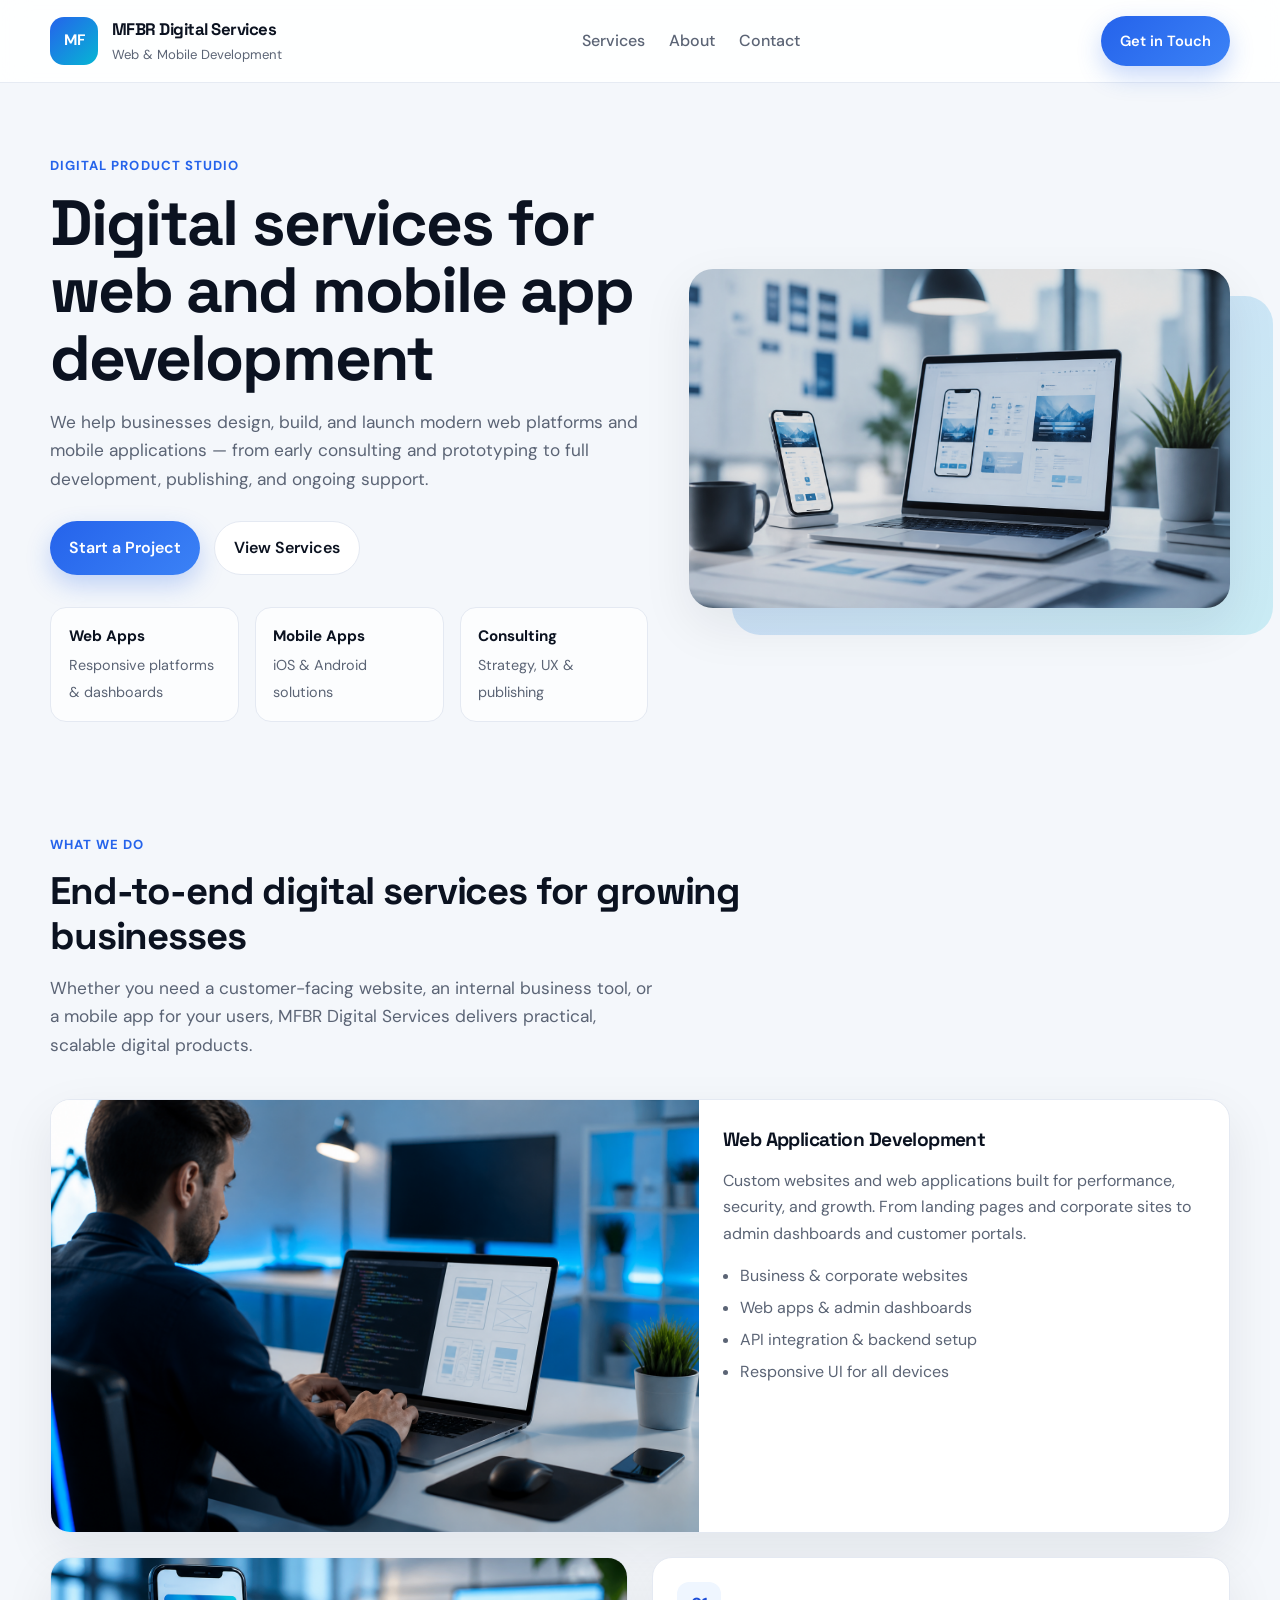
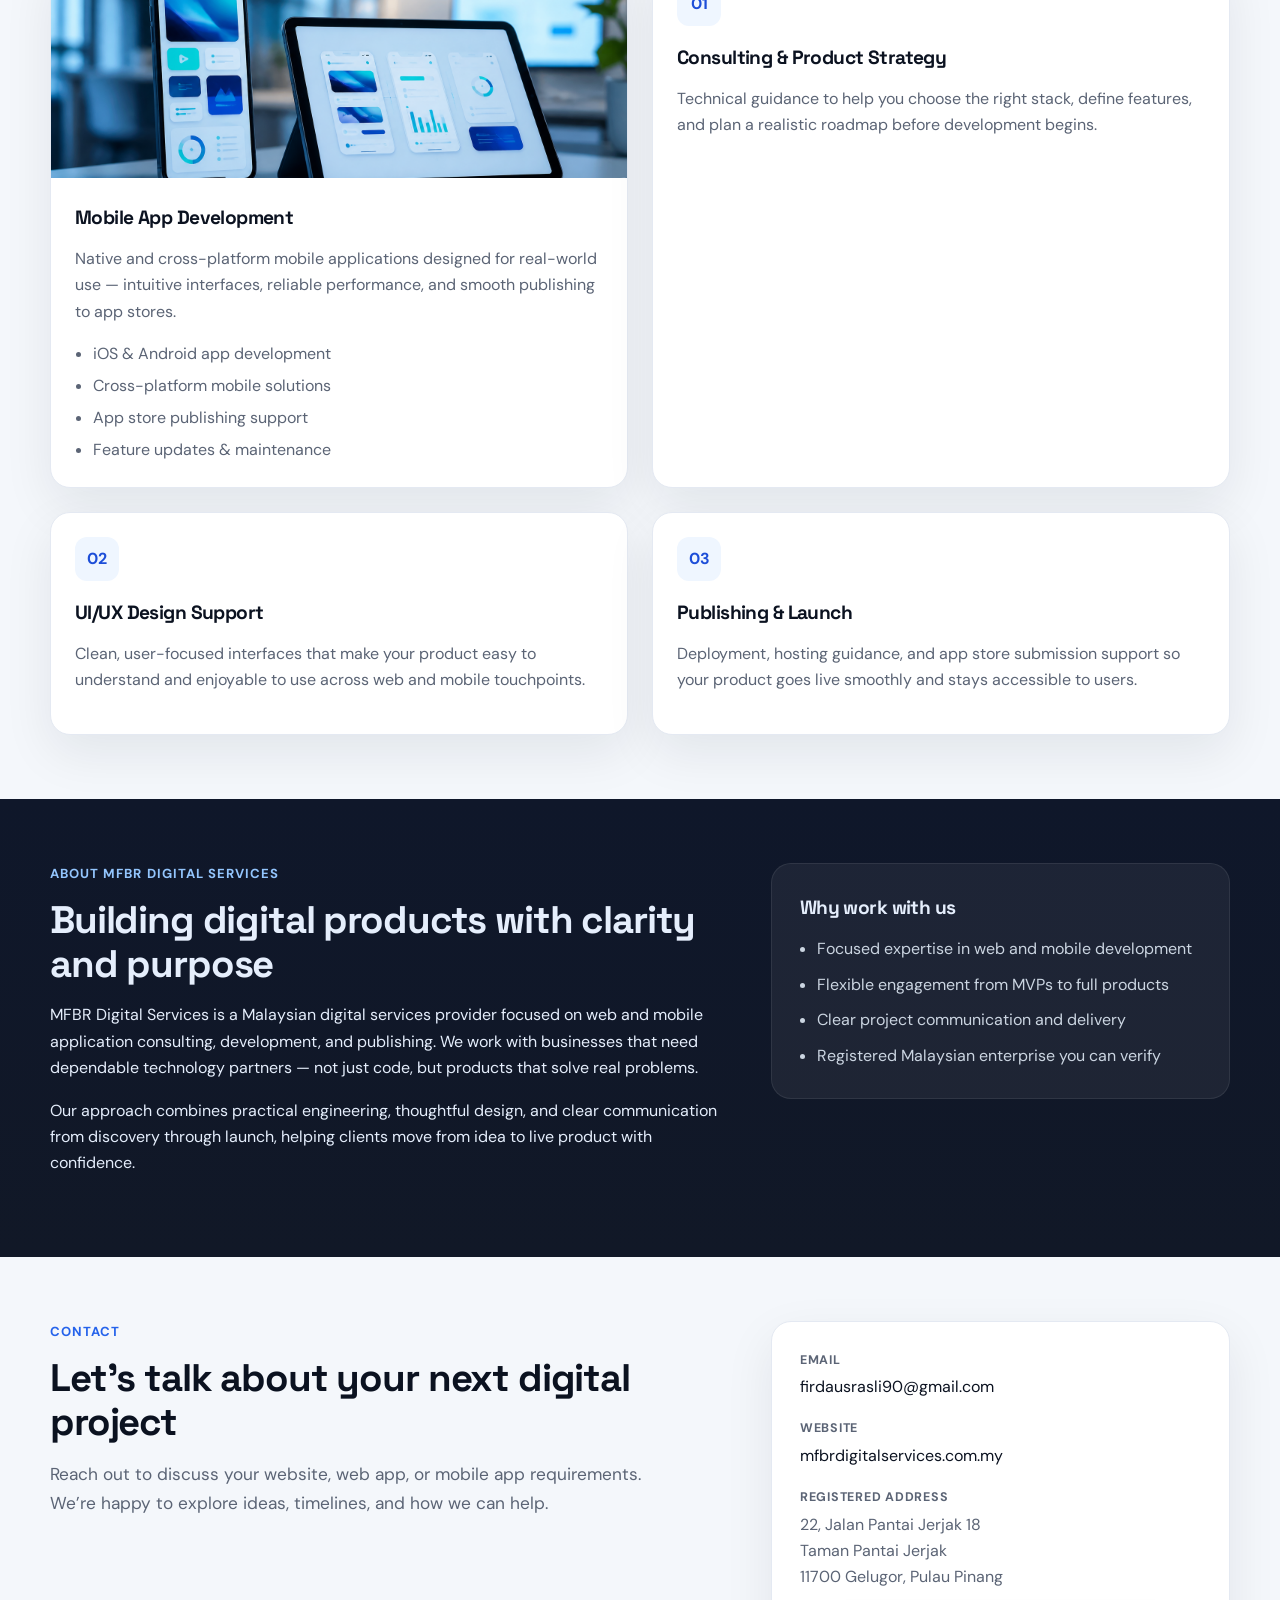
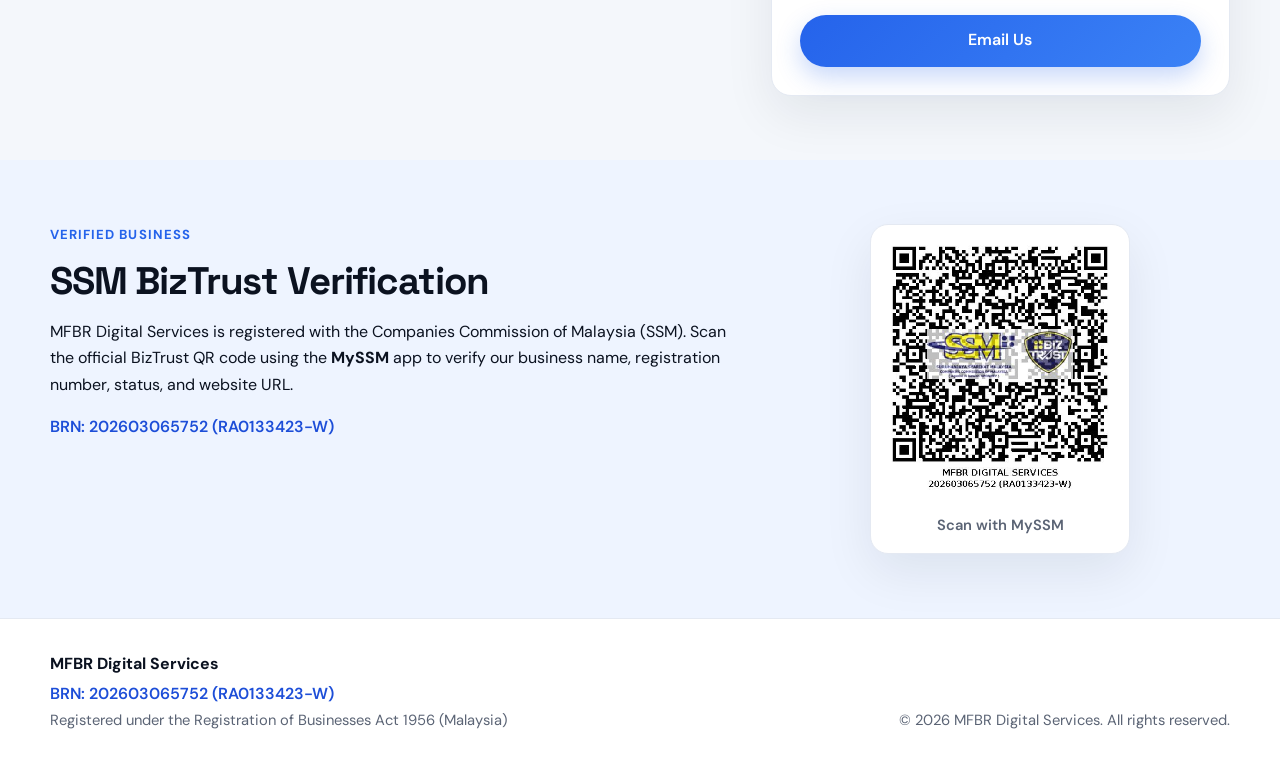
==== index.html @ 03f0dd00 "Add MFBR Digital Services website. Static company site with services content, SSM BizTrust QR, and a" ====
<!DOCTYPE html>
<html lang="en">
<head>
  <meta charset="UTF-8">
  <meta name="viewport" content="width=device-width, initial-scale=1.0">
  <meta name="description" content="MFBR Digital Services — Web and mobile application consulting, development, and publishing services in Malaysia.">
  <title>MFBR Digital Services</title>
  <link rel="stylesheet" href="styles.css">
  <link rel="preconnect" href="https://fonts.googleapis.com">
  <link rel="preconnect" href="https://fonts.gstatic.com" crossorigin>
  <link href="https://fonts.googleapis.com/css2?family=DM+Sans:ital,opsz,wght@0,9..40,400;0,9..40,500;0,9..40,600;0,9..40,700;1,9..40,400&family=Space+Grotesk:wght@500;600;700&display=swap" rel="stylesheet">
</head>
<body>
  <header class="site-header">
    <div class="container header-inner">
      <a class="brand" href="#top">
        <span class="brand-mark" aria-hidden="true">MF</span>
        <div>
          <p class="brand-name">MFBR Digital Services</p>
          <p class="brand-tagline">Web &amp; Mobile Development</p>
        </div>
      </a>
      <nav class="site-nav" aria-label="Primary">
        <a href="#services">Services</a>
        <a href="#about">About</a>
        <a href="#contact">Contact</a>
      </nav>
      <a class="btn btn-primary header-cta" href="mailto:firdausrasli90@gmail.com">Get in Touch</a>
    </div>
  </header>

  <main id="top">
    <section class="hero">
      <div class="container hero-grid">
        <div class="hero-copy">
          <p class="eyebrow">Digital Product Studio</p>
          <h1>Digital services for web and mobile app development</h1>
          <p class="lead">
            We help businesses design, build, and launch modern web platforms and mobile applications —
            from early consulting and prototyping to full development, publishing, and ongoing support.
          </p>
          <div class="hero-actions">
            <a class="btn btn-primary" href="mailto:firdausrasli90@gmail.com">Start a Project</a>
            <a class="btn btn-secondary" href="#services">View Services</a>
          </div>
          <div class="hero-stats">
            <div>
              <strong>Web Apps</strong>
              <span>Responsive platforms &amp; dashboards</span>
            </div>
            <div>
              <strong>Mobile Apps</strong>
              <span>iOS &amp; Android solutions</span>
            </div>
            <div>
              <strong>Consulting</strong>
              <span>Strategy, UX &amp; publishing</span>
            </div>
          </div>
        </div>
        <div class="hero-visual">
          <img src="assets/hero-digital-services.png" alt="Digital workspace with web and mobile app development screens">
        </div>
      </div>
    </section>

    <section class="section" id="services">
      <div class="container">
        <div class="section-heading">
          <p class="eyebrow">What We Do</p>
          <h2>End-to-end digital services for growing businesses</h2>
          <p class="section-intro">
            Whether you need a customer-facing website, an internal business tool, or a mobile app
            for your users, MFBR Digital Services delivers practical, scalable digital products.
          </p>
        </div>

        <div class="services-grid">
          <article class="service-card service-card-featured">
            <img src="assets/service-web-development.png" alt="Web application development on laptop">
            <div class="service-card-body">
              <h3>Web Application Development</h3>
              <p>
                Custom websites and web applications built for performance, security, and growth.
                From landing pages and corporate sites to admin dashboards and customer portals.
              </p>
              <ul>
                <li>Business &amp; corporate websites</li>
                <li>Web apps &amp; admin dashboards</li>
                <li>API integration &amp; backend setup</li>
                <li>Responsive UI for all devices</li>
              </ul>
            </div>
          </article>

          <article class="service-card">
            <img src="assets/service-mobile-development.png" alt="Mobile app development on smartphone and tablet">
            <div class="service-card-body">
              <h3>Mobile App Development</h3>
              <p>
                Native and cross-platform mobile applications designed for real-world use —
                intuitive interfaces, reliable performance, and smooth publishing to app stores.
              </p>
              <ul>
                <li>iOS &amp; Android app development</li>
                <li>Cross-platform mobile solutions</li>
                <li>App store publishing support</li>
                <li>Feature updates &amp; maintenance</li>
              </ul>
            </div>
          </article>

          <article class="service-card service-card-compact">
            <div class="service-icon" aria-hidden="true">01</div>
            <h3>Consulting &amp; Product Strategy</h3>
            <p>
              Technical guidance to help you choose the right stack, define features,
              and plan a realistic roadmap before development begins.
            </p>
          </article>

          <article class="service-card service-card-compact">
            <div class="service-icon" aria-hidden="true">02</div>
            <h3>UI/UX Design Support</h3>
            <p>
              Clean, user-focused interfaces that make your product easy to understand
              and enjoyable to use across web and mobile touchpoints.
            </p>
          </article>

          <article class="service-card service-card-compact">
            <div class="service-icon" aria-hidden="true">03</div>
            <h3>Publishing &amp; Launch</h3>
            <p>
              Deployment, hosting guidance, and app store submission support so your
              product goes live smoothly and stays accessible to users.
            </p>
          </article>
        </div>
      </div>
    </section>

    <section class="section section-dark" id="about">
      <div class="container about-grid">
        <div>
          <p class="eyebrow eyebrow-light">About MFBR Digital Services</p>
          <h2>Building digital products with clarity and purpose</h2>
          <p>
            MFBR Digital Services is a Malaysian digital services provider focused on web and mobile
            application consulting, development, and publishing. We work with businesses that need
            dependable technology partners — not just code, but products that solve real problems.
          </p>
          <p>
            Our approach combines practical engineering, thoughtful design, and clear communication
            from discovery through launch, helping clients move from idea to live product with confidence.
          </p>
        </div>
        <div class="about-panel">
          <h3>Why work with us</h3>
          <ul class="about-list">
            <li>Focused expertise in web and mobile development</li>
            <li>Flexible engagement from MVPs to full products</li>
            <li>Clear project communication and delivery</li>
            <li>Registered Malaysian enterprise you can verify</li>
          </ul>
        </div>
      </div>
    </section>

    <section class="section" id="contact">
      <div class="container contact-grid">
        <div>
          <p class="eyebrow">Contact</p>
          <h2>Let’s talk about your next digital project</h2>
          <p class="section-intro">
            Reach out to discuss your website, web app, or mobile app requirements.
            We’re happy to explore ideas, timelines, and how we can help.
          </p>
        </div>
        <div class="contact-card">
          <ul class="contact-list">
            <li>
              <span class="contact-label">Email</span>
              <a href="mailto:firdausrasli90@gmail.com">firdausrasli90@gmail.com</a>
            </li>
            <li>
              <span class="contact-label">Website</span>
              <a href="https://mfbrdigitalservices.com.my">mfbrdigitalservices.com.my</a>
            </li>
            <li>
              <span class="contact-label">Registered Address</span>
              <address>
                22, Jalan Pantai Jerjak 18<br>
                Taman Pantai Jerjak<br>
                11700 Gelugor, Pulau Pinang
              </address>
            </li>
          </ul>
          <a class="btn btn-primary btn-block" href="mailto:firdausrasli90@gmail.com">Email Us</a>
        </div>
      </div>
    </section>

    <section class="section section-muted biztrust-section">
      <div class="container biztrust">
        <div>
          <p class="eyebrow">Verified Business</p>
          <h2>SSM BizTrust Verification</h2>
          <p>
            MFBR Digital Services is registered with the Companies Commission of Malaysia (SSM).
            Scan the official BizTrust QR code using the <strong>MySSM</strong> app to verify our
            business name, registration number, status, and website URL.
          </p>
          <p class="brn-inline">BRN: 202603065752 (RA0133423-W)</p>
        </div>
        <div class="qr-card">
          <img
            src="assets/ssm-biztrust-qr.png"
            alt="SSM BizTrust QR code for MFBR Digital Services"
          >
          <p>Scan with MySSM</p>
        </div>
      </div>
    </section>
  </main>

  <footer class="site-footer">
    <div class="container footer-inner">
      <div>
        <p class="footer-name">MFBR Digital Services</p>
        <p class="footer-brn">BRN: 202603065752 (RA0133423-W)</p>
        <p class="footer-legal">Registered under the Registration of Businesses Act 1956 (Malaysia)</p>
      </div>
      <p class="footer-copy">&copy; <span id="year"></span> MFBR Digital Services. All rights reserved.</p>
    </div>
  </footer>

  <script>
    document.getElementById('year').textContent = new Date().getFullYear();
  </script>
</body>
</html>
---- styles.css ----
:root {
  --bg: #f4f7fb;
  --surface: #ffffff;
  --text: #0b1220;
  --text-muted: #5b6475;
  --border: #e4e9f2;
  --primary: #2563eb;
  --primary-dark: #1d4ed8;
  --accent: #06b6d4;
  --dark: #0f172a;
  --dark-soft: #1e293b;
  --shadow: 0 18px 50px rgba(15, 23, 42, 0.08);
  --radius: 20px;
  --max-width: 1180px;
}

*,
*::before,
*::after {
  box-sizing: border-box;
}

html {
  scroll-behavior: smooth;
}

body {
  margin: 0;
  font-family: "DM Sans", system-ui, sans-serif;
  color: var(--text);
  background: var(--bg);
  line-height: 1.65;
}

h1,
h2,
h3,
.brand-name {
  font-family: "Space Grotesk", system-ui, sans-serif;
  letter-spacing: -0.03em;
}

a {
  color: inherit;
  text-decoration: none;
}

img {
  display: block;
  max-width: 100%;
}

.container {
  width: min(100% - 2rem, var(--max-width));
  margin-inline: auto;
}

.site-header {
  position: sticky;
  top: 0;
  z-index: 20;
  background: rgba(255, 255, 255, 0.9);
  backdrop-filter: blur(14px);
  border-bottom: 1px solid rgba(228, 233, 242, 0.9);
}

.header-inner {
  display: flex;
  align-items: center;
  justify-content: space-between;
  gap: 1rem;
  padding: 1rem 0;
}

.brand {
  display: flex;
  align-items: center;
  gap: 0.875rem;
}

.brand-mark {
  display: grid;
  place-items: center;
  width: 3rem;
  height: 3rem;
  border-radius: 14px;
  background: linear-gradient(135deg, var(--primary), var(--accent));
  color: #fff;
  font-weight: 700;
  font-size: 0.95rem;
}

.brand-name {
  margin: 0;
  font-size: 1.05rem;
  font-weight: 700;
}

.brand-tagline {
  margin: 0;
  color: var(--text-muted);
  font-size: 0.82rem;
}

.site-nav {
  display: none;
  gap: 1.5rem;
  color: var(--text-muted);
  font-weight: 500;
}

.site-nav a:hover {
  color: var(--primary);
}

.btn {
  display: inline-flex;
  align-items: center;
  justify-content: center;
  padding: 0.8rem 1.2rem;
  border-radius: 999px;
  font-weight: 600;
  transition: transform 0.2s ease, box-shadow 0.2s ease, background 0.2s ease;
}

.btn:hover {
  transform: translateY(-1px);
}

.btn-primary {
  background: linear-gradient(135deg, var(--primary), #3b82f6);
  color: #fff;
  box-shadow: 0 10px 24px rgba(37, 99, 235, 0.25);
}

.btn-secondary {
  background: #fff;
  color: var(--text);
  border: 1px solid var(--border);
}

.btn-block {
  width: 100%;
}

.header-cta {
  font-size: 0.92rem;
}

.hero {
  padding: 4.5rem 0 3rem;
  overflow: hidden;
}

.hero-grid {
  display: grid;
  gap: 2.5rem;
  align-items: center;
}

.eyebrow {
  margin: 0 0 0.85rem;
  color: var(--primary);
  font-size: 0.82rem;
  font-weight: 700;
  letter-spacing: 0.08em;
  text-transform: uppercase;
}

.eyebrow-light {
  color: #93c5fd;
}

h1 {
  margin: 0 0 1rem;
  font-size: clamp(2.2rem, 5vw, 4rem);
  line-height: 1.05;
}

h2 {
  margin: 0 0 1rem;
  font-size: clamp(1.7rem, 3vw, 2.5rem);
  line-height: 1.15;
}

h3 {
  margin: 0 0 0.75rem;
  font-size: 1.2rem;
}

.lead,
.section-intro {
  margin: 0;
  color: var(--text-muted);
  font-size: 1.08rem;
  max-width: 38rem;
}

.hero-actions {
  display: flex;
  flex-wrap: wrap;
  gap: 0.85rem;
  margin: 1.75rem 0 2rem;
}

.hero-stats {
  display: grid;
  gap: 1rem;
}

.hero-stats div {
  padding: 1rem 1.1rem;
  border: 1px solid var(--border);
  border-radius: 16px;
  background: rgba(255, 255, 255, 0.75);
}

.hero-stats strong {
  display: block;
  margin-bottom: 0.2rem;
  font-size: 0.95rem;
}

.hero-stats span {
  color: var(--text-muted);
  font-size: 0.9rem;
}

.hero-visual {
  position: relative;
}

.hero-visual::before {
  content: "";
  position: absolute;
  inset: 8% -8% -8% 8%;
  border-radius: 28px;
  background: linear-gradient(135deg, rgba(37, 99, 235, 0.18), rgba(6, 182, 212, 0.18));
  z-index: 0;
}

.hero-visual img {
  position: relative;
  z-index: 1;
  width: 100%;
  border-radius: 24px;
  box-shadow: var(--shadow);
  object-fit: cover;
  aspect-ratio: 16 / 10;
}

.section {
  padding: 4rem 0;
}

.section-muted {
  background: #eef4ff;
}

.section-dark {
  background: linear-gradient(180deg, var(--dark) 0%, #111827 100%);
  color: #e5eefc;
}

.section-heading {
  max-width: 44rem;
  margin-bottom: 2.5rem;
}

.services-grid {
  display: grid;
  gap: 1.5rem;
}

.service-card {
  background: var(--surface);
  border: 1px solid var(--border);
  border-radius: var(--radius);
  overflow: hidden;
  box-shadow: var(--shadow);
}

.service-card img {
  width: 100%;
  height: 220px;
  object-fit: cover;
}

.service-card-body {
  padding: 1.5rem;
}

.service-card p,
.service-card-compact p {
  margin: 0 0 1rem;
  color: var(--text-muted);
}

.service-card ul {
  margin: 0;
  padding-left: 1.1rem;
  color: var(--text-muted);
}

.service-card li + li {
  margin-top: 0.35rem;
}

.service-card-compact {
  padding: 1.5rem;
}

.service-card-featured {
  display: grid;
}

.service-icon {
  display: inline-grid;
  place-items: center;
  width: 2.75rem;
  height: 2.75rem;
  margin-bottom: 1rem;
  border-radius: 12px;
  background: #eff6ff;
  color: var(--primary-dark);
  font-weight: 700;
}

.about-grid,
.contact-grid,
.biztrust {
  display: grid;
  gap: 2rem;
  align-items: start;
}

.about-panel {
  padding: 1.75rem;
  border-radius: var(--radius);
  background: rgba(255, 255, 255, 0.06);
  border: 1px solid rgba(255, 255, 255, 0.08);
}

.about-list {
  margin: 0;
  padding-left: 1.1rem;
  color: #cbd5e1;
}

.about-list li + li {
  margin-top: 0.6rem;
}

.contact-card {
  padding: 1.75rem;
  border-radius: var(--radius);
  background: var(--surface);
  border: 1px solid var(--border);
  box-shadow: var(--shadow);
}

.contact-list {
  list-style: none;
  margin: 0 0 1.5rem;
  padding: 0;
}

.contact-list li {
  display: grid;
  gap: 0.25rem;
  margin-bottom: 1.1rem;
}

.contact-label {
  font-size: 0.78rem;
  font-weight: 700;
  color: var(--text-muted);
  letter-spacing: 0.06em;
  text-transform: uppercase;
}

address {
  font-style: normal;
  color: var(--text-muted);
}

.brn-inline {
  margin: 1rem 0 0;
  font-weight: 600;
  color: var(--primary-dark);
}

.qr-card {
  width: min(100%, 260px);
  margin-inline: auto;
  padding: 1rem;
  border-radius: 18px;
  background: var(--surface);
  border: 1px solid var(--border);
  text-align: center;
  box-shadow: var(--shadow);
}

.qr-card img {
  width: 100%;
  border-radius: 12px;
}

.qr-card p {
  margin: 0.75rem 0 0;
  color: var(--text-muted);
  font-size: 0.92rem;
  font-weight: 600;
}

.site-footer {
  padding: 2rem 0 2.5rem;
  background: var(--surface);
  border-top: 1px solid var(--border);
}

.footer-inner {
  display: flex;
  flex-direction: column;
  gap: 1rem;
}

.footer-name {
  margin: 0;
  font-weight: 700;
}

.footer-brn {
  margin: 0.25rem 0 0;
  color: var(--primary-dark);
  font-weight: 600;
}

.footer-legal,
.footer-copy {
  margin: 0;
  color: var(--text-muted);
  font-size: 0.92rem;
}

@media (min-width: 760px) {
  .site-nav {
    display: flex;
  }

  .hero-grid {
    grid-template-columns: 1.05fr 0.95fr;
  }

  .hero-stats {
    grid-template-columns: repeat(3, 1fr);
  }

  .services-grid {
    grid-template-columns: repeat(2, 1fr);
  }

  .service-card-featured {
    grid-column: span 2;
    grid-template-columns: 1.1fr 0.9fr;
  }

  .service-card-featured img {
    height: 100%;
    min-height: 320px;
  }

  .about-grid,
  .contact-grid,
  .biztrust {
    grid-template-columns: 1.2fr 0.8fr;
  }

  .footer-inner {
    flex-direction: row;
    justify-content: space-between;
    align-items: end;
  }
}

@media (max-width: 759px) {
  .header-cta {
    display: none;
  }
}
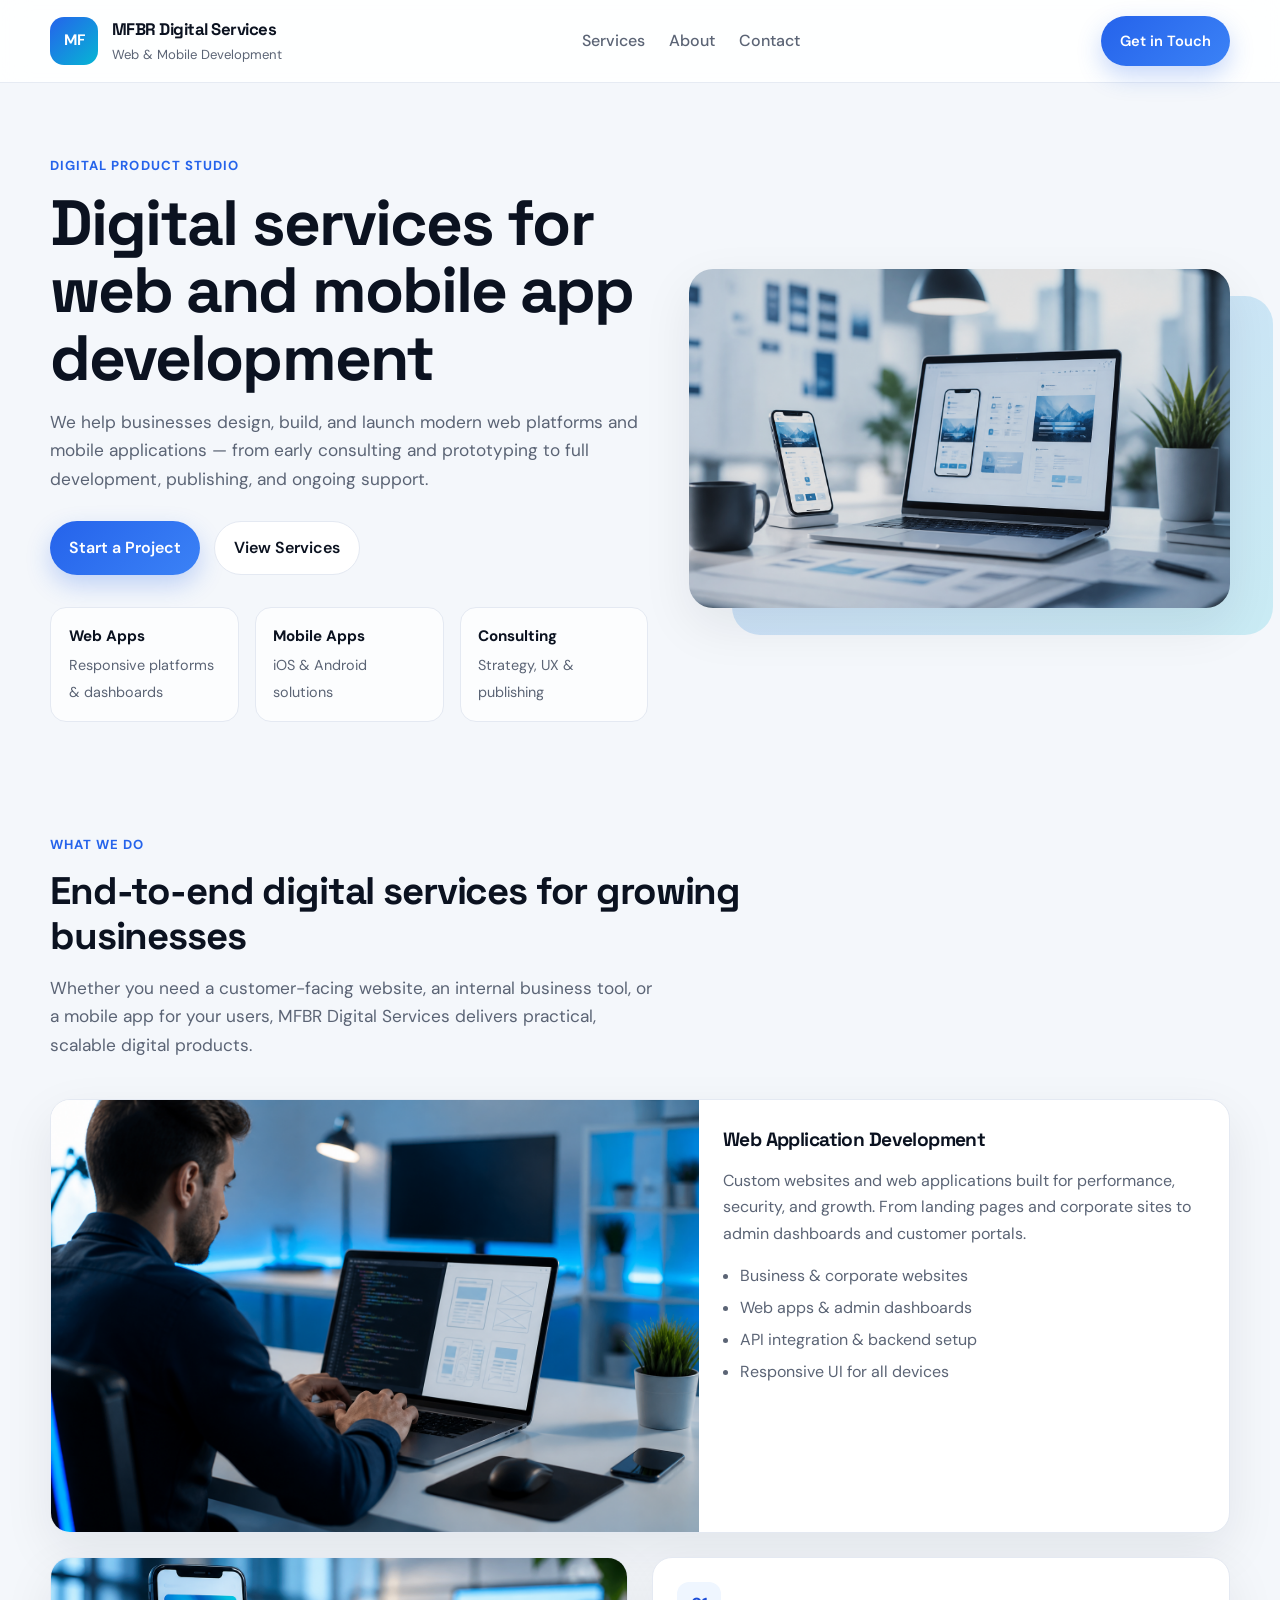
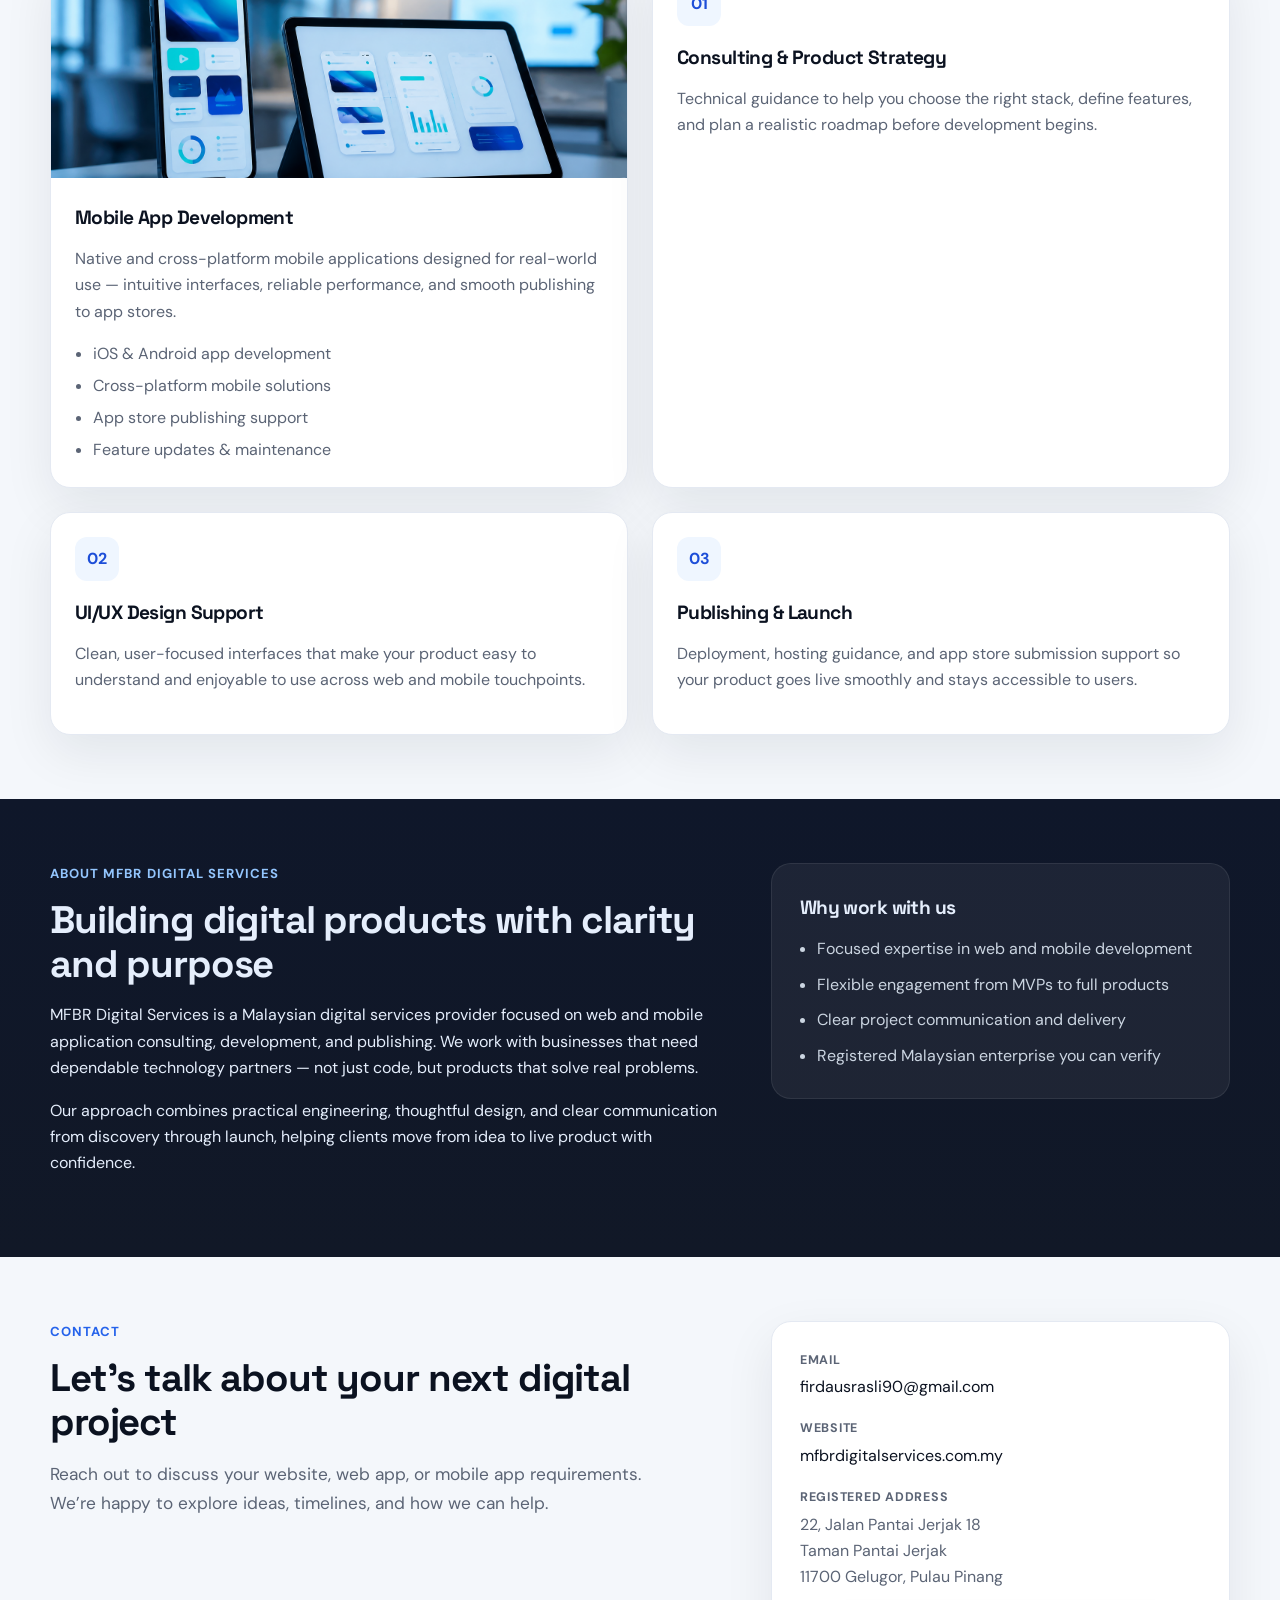
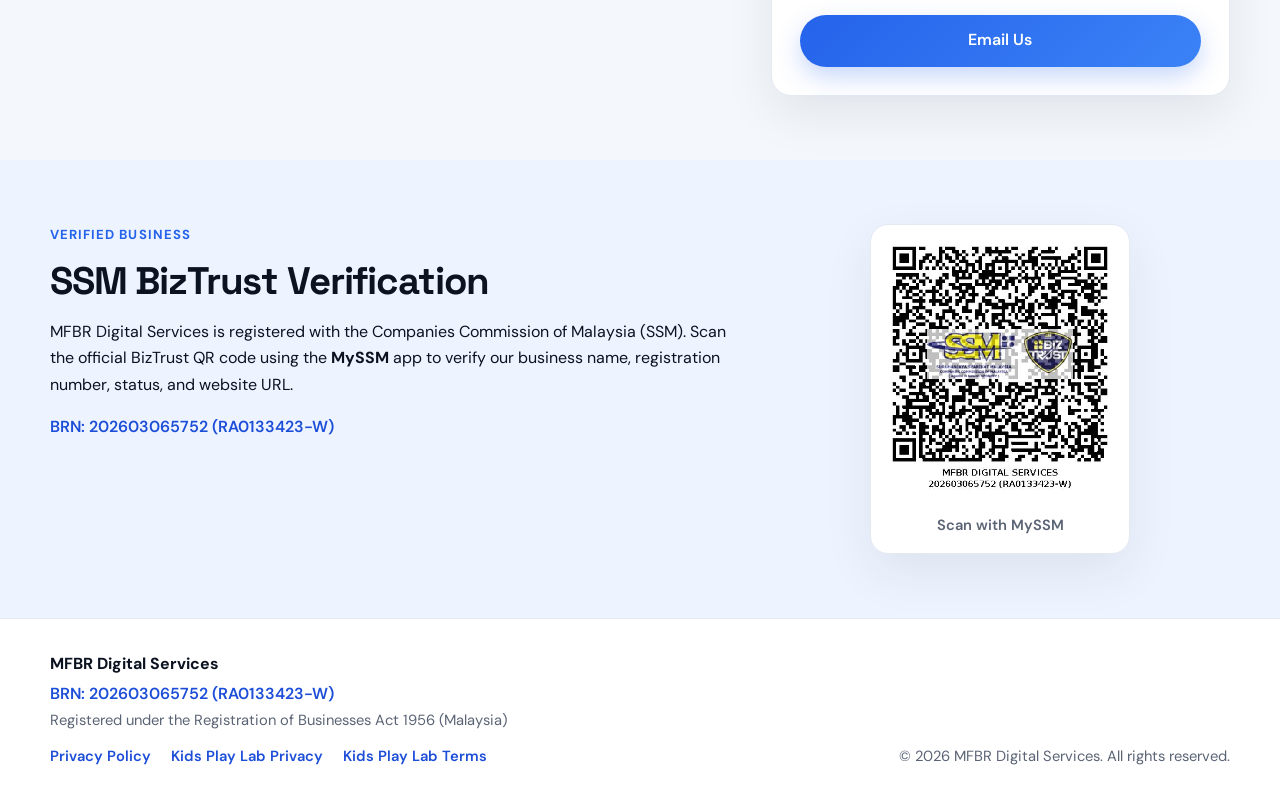
==== commit 48209344: "Add a company privacy policy and a Kids Play Lab extension. Co-authored-by: Cursor <cursoragent@curs" ====
--- a/index.html
+++ b/index.html
@@ -230,6 +230,11 @@
         <p class="footer-name">MFBR Digital Services</p>
         <p class="footer-brn">BRN: 202603065752 (RA0133423-W)</p>
         <p class="footer-legal">Registered under the Registration of Businesses Act 1956 (Malaysia)</p>
+        <nav class="footer-links" aria-label="Legal">
+          <a href="privacy.html">Privacy Policy</a>
+          <a href="privacy-kids-play-lab.html">Kids Play Lab Privacy</a>
+          <a href="terms-kids-play-lab.html">Kids Play Lab Terms</a>
+        </nav>
       </div>
       <p class="footer-copy">&copy; <span id="year"></span> MFBR Digital Services. All rights reserved.</p>
     </div>
--- a/styles.css
+++ b/styles.css
@@ -443,6 +443,60 @@
   font-size: 0.92rem;
 }
 
+.footer-links {
+  display: flex;
+  flex-wrap: wrap;
+  gap: 0.75rem 1.25rem;
+  margin-top: 0.75rem;
+}
+
+.footer-links a {
+  color: var(--primary-dark);
+  font-weight: 600;
+  font-size: 0.92rem;
+}
+
+.legal-article {
+  max-width: 760px;
+}
+
+.legal-article h1 {
+  margin: 0.35rem 0 0.5rem;
+}
+
+.legal-updated {
+  color: var(--text-muted);
+  font-size: 0.92rem;
+}
+
+.legal-article h2 {
+  margin-top: 2rem;
+}
+
+.legal-article a {
+  color: var(--primary-dark);
+  font-weight: 600;
+  text-decoration: underline;
+  text-underline-offset: 0.15em;
+}
+
+.legal-article h3 {
+  margin: 1.35rem 0 0.5rem;
+  font-size: 1.05rem;
+}
+
+.legal-notice {
+  margin: 1.5rem 0 0.5rem;
+  padding: 1rem 1.15rem;
+  border-radius: 16px;
+  background: #eff6ff;
+  border: 1px solid #dbeafe;
+}
+
+.legal-notice p {
+  margin: 0;
+}
+
 @media (min-width: 760px) {
   .site-nav {
     display: flex;
